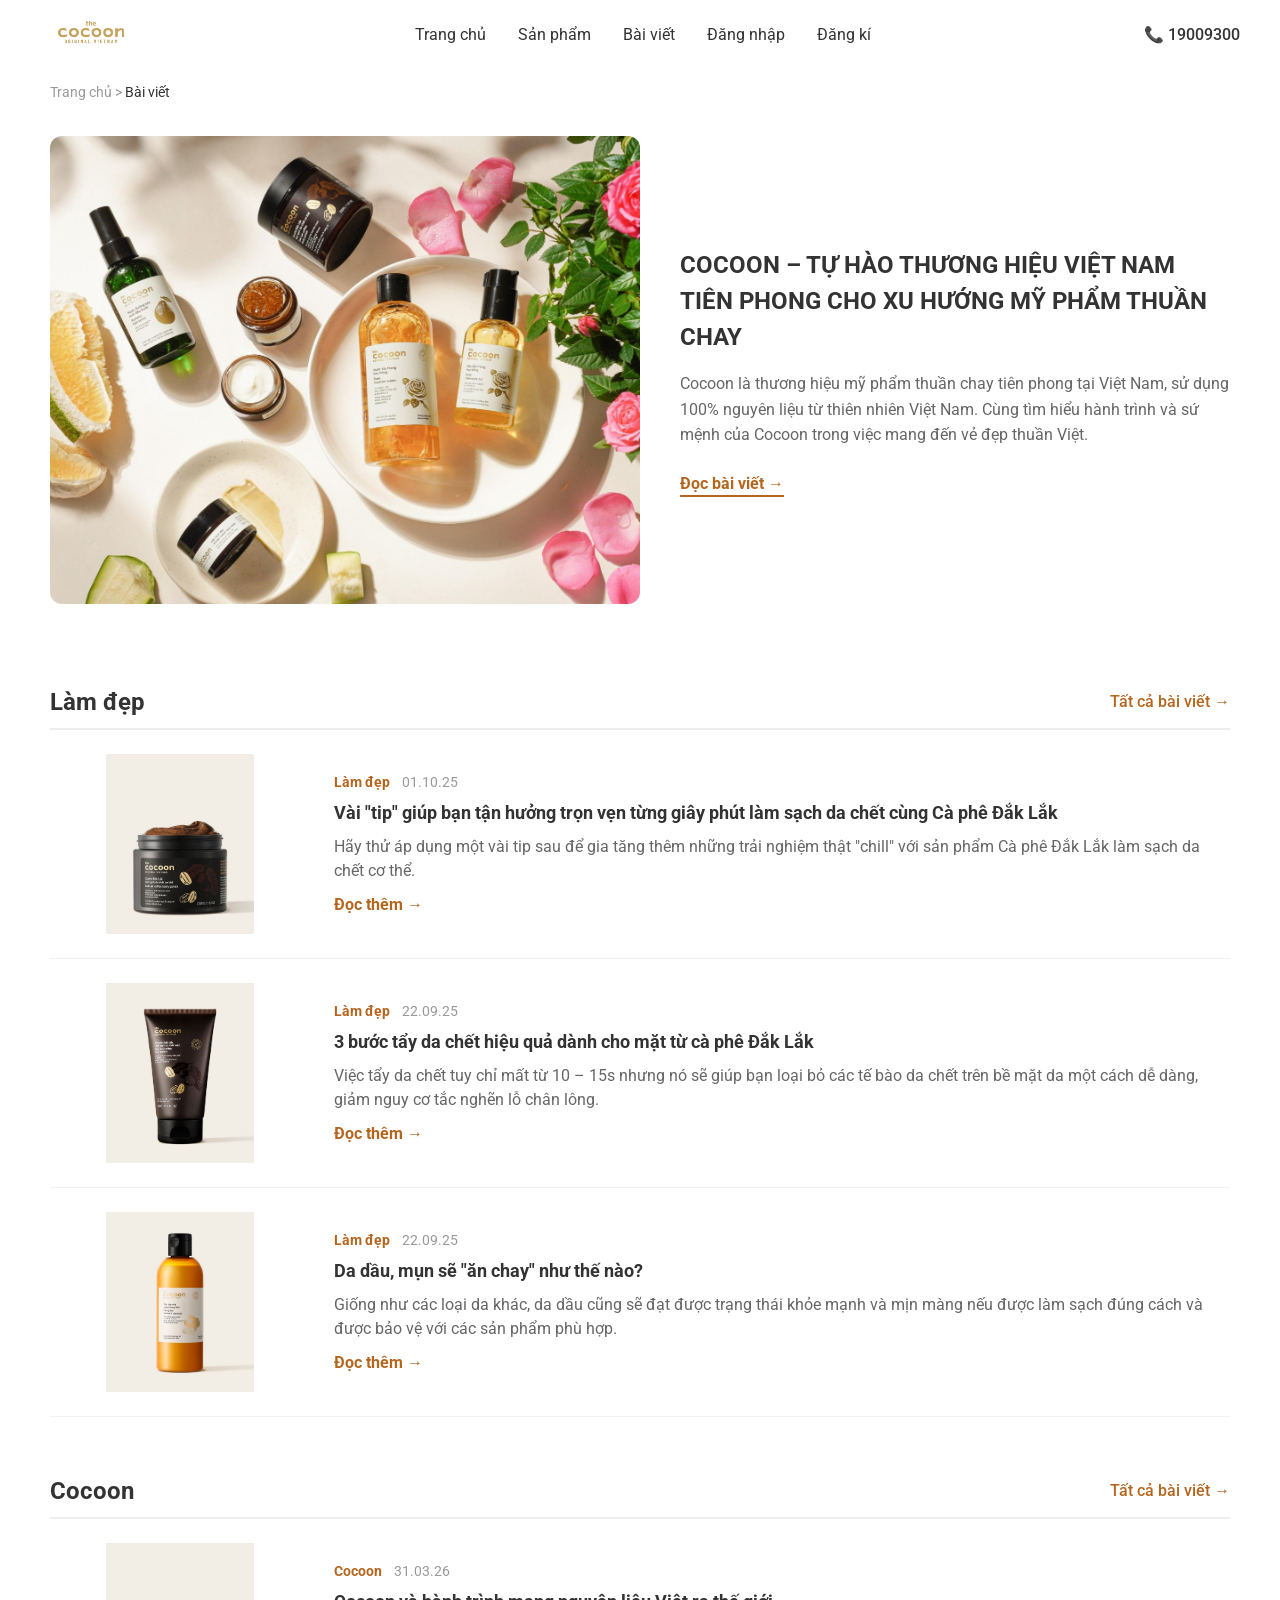
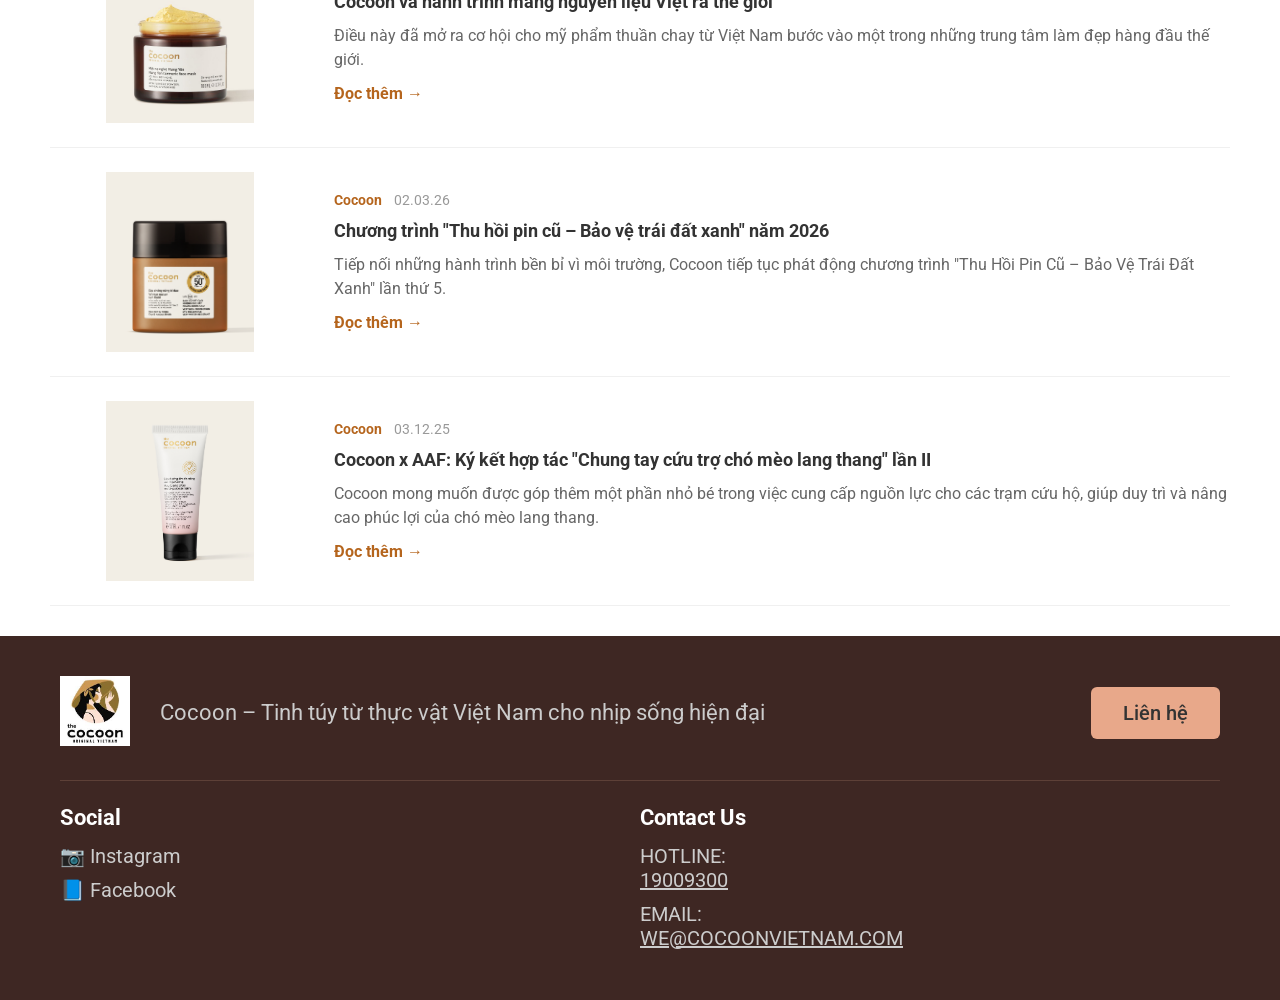
==== source/blog.html @ 94b964ee "newproject" ====
<!DOCTYPE html>
<html lang="vi">
<head>
  <meta charset="UTF-8">
  <meta name="viewport" content="width=device-width, initial-scale=1.0">
  <title>Bài viết - The Cocoon</title>
  <!-- CSS chung (header, footer) + CSS riêng trang bài viết -->
  <link rel="stylesheet" href="style.css">
  <link rel="stylesheet" href="blog.css">
  <link href="https://fonts.googleapis.com/css2?family=Playfair+Display:ital,wght@0,400;0,700;1,400&family=Roboto:wght@400;500;700&display=swap" rel="stylesheet">
</head>
<body>

  <!-- ========== HEADER (giống trang chủ) ========== -->
  <header class="header">
    <div class="logo">
      <img src="../media/coconutlogo1.png" alt="The Cocoon">
    </div>
    <nav class="nav">
      <a href="index.html">Trang chủ</a>
      <a href="product.html">Sản phẩm</a>
      <a href="blog.html">Bài viết</a>
      <a href="login.html">Đăng nhập</a>
      <a href="register.html">Đăng kí</a>
    </nav>
    <div class="hotline">📞 19009300</div>
  </header>

  <!-- ========== BREADCRUMB: Đường dẫn điều hướng ========== -->
  <div class="breadcrumb">
    <a href="index.html">Trang chủ</a> &gt; <span>Bài viết</span>
  </div>

  <!-- ========== BÀI VIẾT NỔI BẬT: Ảnh lớn bên trái + Nội dung bên phải ========== -->
  <section class="featured-post">
    <div class="featured-img">
      <img src="../media/sanphamsumary.png" alt="Cocoon thuần chay">
    </div>
    <div class="featured-content">
      <h1>COCOON – TỰ HÀO THƯƠNG HIỆU VIỆT NAM TIÊN PHONG CHO XU HƯỚNG MỸ PHẨM THUẦN CHAY</h1>
      <p>Cocoon là thương hiệu mỹ phẩm thuần chay tiên phong tại Việt Nam, sử dụng 100% nguyên liệu từ thiên nhiên Việt Nam. Cùng tìm hiểu hành trình và sứ mệnh của Cocoon trong việc mang đến vẻ đẹp thuần Việt.</p>
      <a href="#" class="btn-read">Đọc bài viết →</a>
    </div>
  </section>

  <!-- ========== CHUYÊN MỤC: LÀM ĐẸP ========== -->
  <section class="blog-category">
    <!-- Tiêu đề chuyên mục + Link xem tất cả -->
    <div class="blog-category-header">
      <h2>Làm đẹp</h2>
      <a href="#" class="view-all">Tất cả bài viết →</a>
    </div>
    <!-- Danh sách bài viết dạng card ngang -->
    <div class="blog-list">

      <!-- Bài viết 1 -->
      <article class="blog-card">
        <img src="../media/cafedaklak.png" alt="Cà phê Đắk Lắk">
        <div class="blog-card-body">
          <div class="blog-meta">
            <span class="blog-tag">Làm đẹp</span>
            <span class="blog-date">01.10.25</span>
          </div>
          <h3>Vài "tip" giúp bạn tận hưởng trọn vẹn từng giây phút làm sạch da chết cùng Cà phê Đắk Lắk</h3>
          <p>Hãy thử áp dụng một vài tip sau để gia tăng thêm những trải nghiệm thật "chill" với sản phẩm Cà phê Đắk Lắk làm sạch da chết cơ thể.</p>
          <a href="#" class="read-more">Đọc thêm →</a>
        </div>
      </article>

      <!-- Bài viết 2 -->
      <article class="blog-card">
        <img src="../media/taydachetcafe.png" alt="Tẩy da chết cà phê">
        <div class="blog-card-body">
          <div class="blog-meta">
            <span class="blog-tag">Làm đẹp</span>
            <span class="blog-date">22.09.25</span>
          </div>
          <h3>3 bước tẩy da chết hiệu quả dành cho mặt từ cà phê Đắk Lắk</h3>
          <p>Việc tẩy da chết tuy chỉ mất từ 10 – 15s nhưng nó sẽ giúp bạn loại bỏ các tế bào da chết trên bề mặt da một cách dễ dàng, giảm nguy cơ tắc nghẽn lỗ chân lông.</p>
          <a href="#" class="read-more">Đọc thêm →</a>
        </div>
      </article>

      <!-- Bài viết 3 -->
      <article class="blog-card">
        <img src="../media/srmnghe.png" alt="Sữa rửa mặt nghệ">
        <div class="blog-card-body">
          <div class="blog-meta">
            <span class="blog-tag">Làm đẹp</span>
            <span class="blog-date">22.09.25</span>
          </div>
          <h3>Da dầu, mụn sẽ "ăn chay" như thế nào?</h3>
          <p>Giống như các loại da khác, da dầu cũng sẽ đạt được trạng thái khỏe mạnh và mịn màng nếu được làm sạch đúng cách và được bảo vệ với các sản phẩm phù hợp.</p>
          <a href="#" class="read-more">Đọc thêm →</a>
        </div>
      </article>

    </div>
  </section>

  <!-- ========== CHUYÊN MỤC: COCOON (tin tức thương hiệu) ========== -->
  <section class="blog-category">
    <div class="blog-category-header">
      <h2>Cocoon</h2>
      <a href="#" class="view-all">Tất cả bài viết →</a>
    </div>
    <div class="blog-list">

      <!-- Bài viết 1 -->
      <article class="blog-card">
        <img src="../media/matna.png" alt="Mặt nạ nghệ Hưng Yên">
        <div class="blog-card-body">
          <div class="blog-meta">
            <span class="blog-tag">Cocoon</span>
            <span class="blog-date">31.03.26</span>
          </div>
          <h3>Cocoon và hành trình mang nguyên liệu Việt ra thế giới</h3>
          <p>Điều này đã mở ra cơ hội cho mỹ phẩm thuần chay từ Việt Nam bước vào một trong những trung tâm làm đẹp hàng đầu thế giới.</p>
          <a href="#" class="read-more">Đọc thêm →</a>
        </div>
      </article>

      <!-- Bài viết 2 -->
      <article class="blog-card">
        <img src="../media/suachongnang.png" alt="Sữa chống nắng bí đao">
        <div class="blog-card-body">
          <div class="blog-meta">
            <span class="blog-tag">Cocoon</span>
            <span class="blog-date">02.03.26</span>
          </div>
          <h3>Chương trình "Thu hồi pin cũ – Bảo vệ trái đất xanh" năm 2026</h3>
          <p>Tiếp nối những hành trình bền bỉ vì môi trường, Cocoon tiếp tục phát động chương trình "Thu Hồi Pin Cũ – Bảo Vệ Trái Đất Xanh" lần thứ 5.</p>
          <a href="#" class="read-more">Đọc thêm →</a>
        </div>
      </article>

      <!-- Bài viết 3 -->
      <article class="blog-card">
        <img src="../media/sapduongam.png" alt="Sáp dưỡng ẩm">
        <div class="blog-card-body">
          <div class="blog-meta">
            <span class="blog-tag">Cocoon</span>
            <span class="blog-date">03.12.25</span>
          </div>
          <h3>Cocoon x AAF: Ký kết hợp tác "Chung tay cứu trợ chó mèo lang thang" lần II</h3>
          <p>Cocoon mong muốn được góp thêm một phần nhỏ bé trong việc cung cấp nguồn lực cho các trạm cứu hộ, giúp duy trì và nâng cao phúc lợi của chó mèo lang thang.</p>
          <a href="#" class="read-more">Đọc thêm →</a>
        </div>
      </article>

    </div>
  </section>

  <!-- ========== FOOTER (giống trang chủ) ========== -->
  <footer class="footer">
    <div class="footer-top">
      <div class="footer-logo">
        <img src="../media/coconutlogo.png" alt="The Cocoon">
      </div>
      <p class="footer-desc">Cocoon – Tinh túy từ thực vật Việt Nam cho nhịp sống hiện đại</p>
      <a href="#" class="btn-contact">Liên hệ</a>
    </div>
    <div class="footer-bottom">
      <div class="footer-col">
        <p class="social-title">Social</p>
        <a href="#">📷 Instagram</a>
        <a href="#">📘 Facebook</a>
      </div>
      <div class="footer-col">
        <p class="social-title">Contact Us</p>
        <p class="footer-contact">HOTLINE: <a href="tel:19009300">19009300</a></p>
        <p class="footer-contact">EMAIL: <a href="mailto:WE@COCOONVIETNAM.COM">WE@COCOONVIETNAM.COM</a></p>
      </div>
    </div>
  </footer>

</body>
</html>
---- source/style.css ----
/* ===== RESET: Xóa margin/padding mặc định của trình duyệt ===== */
* {
  margin: 0;
  padding: 0;
  box-sizing: border-box;
}

/* ===== BODY: Font chữ và màu nền chung cho toàn trang ===== */
body {
  font-family: 'Roboto', 'Segoe UI', Arial, sans-serif;
  color: #333;
  background: #fff;
  font-size: 18px;
}

/* Bỏ gạch chân cho tất cả link */
a {
  text-decoration: none;
  color: inherit;
}

/* ===== HEADER: Thanh điều hướng trên cùng ===== */
.header {
  display: flex;              /* Dàn ngang: logo | nav | hotline */
  align-items: center;
  justify-content: space-between;
  padding: 12px 40px;
  background: #fff;
}

/* Logo nhỏ trên header */
.logo img {
  height: 40px;
}

/* Menu điều hướng */
.nav {
  display: flex;
  gap: 32px;                  /* Khoảng cách giữa các link */
}

.nav a {
  font-size: 16px;
  color: #333;
}

/* Đổi màu khi hover vào link */
.nav a:hover {
  color: #b5651d;
}

/* Số hotline bên phải */
.hotline {
  font-size: 16px;
  font-weight: 500;
}

/* ===== HERO: Banner chính trang chủ ===== */
.hero {
  display: flex;              /* Dàn ngang: text trái | ảnh phải */
  align-items: center;
  background: linear-gradient(135deg, #fdf6f0 0%, #f5e6da 100%); /* Nền gradient ấm */
  min-height: 400px;
  position: relative;         /* Để định vị student-id */
  overflow: hidden;           /* Cắt phần ảnh tràn ra ngoài */
}

/* Phần text slogan bên trái, chiếm 40% */
.hero-text {
  flex: 0 0 40%;
  padding: 40px 50px;
}

.hero-text h1 {
  font-size: 28px;
  font-weight: 700;
  line-height: 1.5;
  color: #333;
}

/* Phần ảnh bên phải, đẩy sát mép phải */
.hero-image {
  flex: 1;
  display: flex;
  justify-content: flex-end;
  overflow: hidden;
}

/* Ảnh sản phẩm lớn, tràn ra mép phải */
.hero-image img {
  width: 750px;
  height: auto;
  object-fit: contain;
  margin-right: -40px;        /* Đẩy ảnh ra ngoài mép */
}

/* Mã số sinh viên góc phải dưới banner */
.student-id {
  position: absolute;
  bottom: 12px;
  right: 20px;
  font-size: 22px;
  font-weight: 700;
  color: #666;
}

/* ===== PRODUCTS: Danh mục + Sản phẩm nổi bật ===== */
.products {
  padding: 40px 50px;
}

/* Tiêu đề "Danh mục sản phẩm" */
.products h2 {
  font-size: 22px;
  font-weight: 700;
  margin-bottom: 24px;
  color: #333;
}

.products h2 .leaf {
  font-size: 16px;
}

/* Layout 2 cột: danh mục trái + sản phẩm phải */
.products-content {
  display: flex;
  gap: 40px;
}

/* Danh mục bên trái, chiều rộng cố định */
.category-list {
  flex: 0 0 180px;
  list-style: none;
}

.category-list li {
  padding: 10px 0;
  font-size: 16px;
  color: #333;
  cursor: pointer;
  border-bottom: 1px solid transparent;
}

.category-list li:hover {
  color: #b5651d;
}

/* Phần sản phẩm nổi bật bên phải */
.product-cards {
  flex: 1;
}

/* Tiêu đề "Sản phẩm nổi bật" */
.product-cards-title {
  font-size: 22px;
  font-weight: 600;
  font-style: italic;
  margin-bottom: 20px;
  text-align: center;
  color: #5a7a5a;
}

/* 3 card sản phẩm dàn ngang */
.product-cards-list {
  display: flex;
  gap: 30px;
}

/* Mỗi card sản phẩm chiếm đều nhau */
.product-card {
  flex: 1;
  text-align: center;
}

/* Ảnh sản phẩm */
.product-card img {
  width: 100%;
  height: 380px;
  object-fit: contain;        /* Hiển thị trọn ảnh, không bị cắt */
}

/* Tên sản phẩm */
.product-name {
  font-size: 18px;
  margin-top: 16px;
  line-height: 1.4;
  color: #333;
}

/* Giá sản phẩm (in đậm) */
.product-price {
  font-weight: 700;
  font-size: 20px;
  margin-top: 8px;
  color: #333;
}

/* ===== SLOGAN: Câu trích dẫn + Icon giá trị ===== */
.slogan {
  text-align: center;
  padding: 60px 20px 70px;
  background: #fff;
}

/* Câu trích dẫn italic, font Playfair Display */
.quote {
  font-family: 'Playfair Display', Georgia, serif;
  font-size: 42px;
  font-style: italic;
  color: #c9a227;            /* Màu vàng gold */
  margin-bottom: 20px;
}

/* Nguồn trích dẫn */
.source {
  font-size: 26px;
  font-weight: 700;
  color: #333;
  letter-spacing: 2px;
  margin-bottom: 50px;
}

/* 3 icon giá trị dàn ngang */
.icons {
  display: flex;
  justify-content: center;
  align-items: flex-start;
  gap: 150px;
}

/* Mỗi icon + text mô tả */
.icon-item {
  text-align: center;
  max-width: 220px;
}

.icon-item p {
  font-size: 26px;
  font-weight: 500;
  margin-top: 18px;
  color: #333;
  line-height: 1.4;
}

/* Ảnh icon */
.icon-img {
  width: 120px;
  height: 120px;
  object-fit: contain;
}

/* ===== VOUCHER: Ảnh banner khuyến mãi full width ===== */
.voucher {
  text-align: center;
}

.voucher-img {
  width: 100%;
  display: block;
}

/* Mã số sinh viên dưới voucher */
.student-id-bottom {
  text-align: right;
  padding: 8px 20px;
  font-size: 16px;
  font-weight: 700;
  color: #333;
}

/* ===== FOOTER: Phần cuối trang ===== */
.footer {
  background: #3e2723;       /* Nền nâu đậm */
  color: #fff;
  padding: 40px 60px;
}

/* Phần trên footer: logo + mô tả + nút liên hệ */
.footer-top {
  display: flex;
  align-items: center;
  gap: 30px;
  margin-bottom: 30px;
}

/* Logo lớn ở footer */
.footer-logo img {
  height: 70px;
}

/* Mô tả thương hiệu */
.footer-desc {
  flex: 1;
  font-size: 22px;
  color: #ccc;
}

/* Nút "Liên hệ" */
.btn-contact {
  background: #e8a88a;       /* Màu cam nhạt */
  color: #333;
  padding: 14px 32px;
  border-radius: 6px;
  font-size: 20px;
  font-weight: 500;
}

.btn-contact:hover {
  background: #d4967a;
}

/* Phần dưới footer: 2 cột Social + Contact */
.footer-bottom {
  border-top: 1px solid #5d4037;
  padding-top: 24px;
  display: flex;
  justify-content: space-between;
}

.footer-col {
  flex: 1;
}

/* Thông tin liên hệ */
.footer-contact {
  font-size: 20px;
  color: #ccc;
  margin-bottom: 10px;
}

.footer-contact a {
  color: #ccc;
  text-decoration: underline;
}

.footer-contact a:hover {
  color: #fff;
}

/* Tiêu đề cột (Social, Contact Us) */
.social-title {
  font-weight: 700;
  margin-bottom: 14px;
  font-size: 22px;
}

/* Link mạng xã hội */
.footer-bottom a {
  display: block;
  font-size: 20px;
  color: #ccc;
  margin-bottom: 10px;
}

.footer-bottom a:hover {
  color: #fff;
}

/* ===== RESPONSIVE: Tương thích màn hình nhỏ ===== */

/* Tablet: <= 992px */
@media (max-width: 992px) {
  .hero {
    flex-direction: column;   /* Chuyển hero thành dọc */
    text-align: center;
  }
  
  .hero-text {
    flex: none;
    padding: 30px 20px;
  }
  
  .hero-image img {
    width: 100%;
    max-width: 450px;
  }
  
  .products-content {
    flex-direction: column;   /* Danh mục + sản phẩm xếp dọc */
  }
  
  .category-list {
    flex: none;
    display: flex;
    flex-wrap: wrap;
    gap: 10px;
  }
  
  .category-list li {
    background: #f5f5f5;
    padding: 8px 16px;
    border-radius: 20px;
  }
  
  .product-cards {
    justify-content: center;
  }
}

/* Mobile: <= 768px */
@media (max-width: 768px) {
  .header {
    flex-wrap: wrap;
    gap: 12px;
    padding: 12px 20px;
  }
  
  .nav {
    order: 3;
    width: 100%;
    justify-content: center;
    gap: 16px;
  }
  
  .products {
    padding: 30px 20px;
  }
  
  .icons {
    gap: 50px;
  }
  
  .footer-top {
    flex-direction: column;
    text-align: center;
  }
}

/* Mobile nhỏ: <= 480px */
@media (max-width: 480px) {
  .hero-text h1 {
    font-size: 18px;
  }
  
  .product-cards {
    flex-direction: column;
    align-items: center;
  }
  
  .icons {
    gap: 30px;
  }
  
  .icon-img {
    width: 45px;
    height: 45px;
  }
}
---- source/blog.css ----
/* ===== TRANG BÀI VIẾT ===== */

/* ===== BREADCRUMB: Đường dẫn điều hướng (Trang chủ > Bài viết) ===== */
.breadcrumb {
  padding: 16px 50px;
  font-size: 14px;
  color: #999;
}

.breadcrumb a {
  color: #999;
}

.breadcrumb a:hover {
  color: #b5651d;
}

/* Trang hiện tại (không phải link) */
.breadcrumb span {
  color: #333;
}

/* ===== BÀI VIẾT NỔI BẬT: Layout 2 cột (ảnh trái + nội dung phải) ===== */
.featured-post {
  display: flex;
  align-items: center;
  gap: 40px;
  padding: 20px 50px 50px;
}

/* Ảnh bài viết nổi bật, chiếm 50% */
.featured-img {
  flex: 0 0 50%;
}

.featured-img img {
  width: 100%;
  border-radius: 12px;
  object-fit: cover;
}

/* Nội dung bài viết nổi bật */
.featured-content {
  flex: 1;
}

.featured-content h1 {
  font-size: 24px;
  font-weight: 700;
  line-height: 1.5;
  color: #333;
  margin-bottom: 16px;
}

.featured-content p {
  font-size: 16px;
  color: #666;
  line-height: 1.6;
  margin-bottom: 24px;
}

/* Nút "Đọc bài viết" có gạch chân */
.btn-read {
  display: inline-block;
  font-size: 16px;
  font-weight: 700;
  color: #b5651d;
  border-bottom: 2px solid #b5651d;
  padding-bottom: 2px;
}

.btn-read:hover {
  color: #8b4513;
  border-color: #8b4513;
}

/* ===== CHUYÊN MỤC BÀI VIẾT (Làm đẹp, Cocoon) ===== */
.blog-category {
  padding: 30px 50px;
}

/* Header chuyên mục: tiêu đề trái + "Tất cả bài viết" phải */
.blog-category-header {
  display: flex;
  justify-content: space-between;
  align-items: center;
  margin-bottom: 24px;
  border-bottom: 2px solid #eee;
  padding-bottom: 12px;
}

.blog-category-header h2 {
  font-size: 24px;
  font-weight: 700;
  color: #333;
}

/* Link "Tất cả bài viết" */
.view-all {
  font-size: 16px;
  color: #b5651d;
  font-weight: 500;
}

.view-all:hover {
  color: #8b4513;
}

/* ===== DANH SÁCH BÀI VIẾT: Các card xếp dọc ===== */
.blog-list {
  display: flex;
  flex-direction: column;
  gap: 24px;
}

/* Mỗi bài viết: ảnh trái + nội dung phải */
.blog-card {
  display: flex;
  gap: 24px;
  padding-bottom: 24px;
  border-bottom: 1px solid #f0f0f0;  /* Đường kẻ phân cách */
}

/* Ảnh thumbnail bài viết */
.blog-card img {
  width: 260px;
  height: 180px;
  object-fit: contain;
  border-radius: 8px;
  flex-shrink: 0;             /* Không co lại khi thiếu chỗ */
}

/* Nội dung bài viết */
.blog-card-body {
  display: flex;
  flex-direction: column;
  justify-content: center;
}

/* Tag + Ngày đăng */
.blog-meta {
  display: flex;
  align-items: center;
  gap: 12px;
  margin-bottom: 10px;
}

/* Tag chuyên mục (VD: "Làm đẹp") */
.blog-tag {
  font-size: 14px;
  font-weight: 700;
  color: #b5651d;
}

/* Ngày đăng bài */
.blog-date {
  font-size: 14px;
  color: #999;
}

/* Tiêu đề bài viết */
.blog-card-body h3 {
  font-size: 18px;
  font-weight: 700;
  line-height: 1.4;
  color: #333;
  margin-bottom: 10px;
}

/* Mô tả ngắn */
.blog-card-body p {
  font-size: 16px;
  color: #666;
  line-height: 1.5;
  margin-bottom: 12px;
}

/* Link "Đọc thêm" */
.read-more {
  font-size: 16px;
  font-weight: 700;
  color: #b5651d;
}

.read-more:hover {
  color: #8b4513;
}
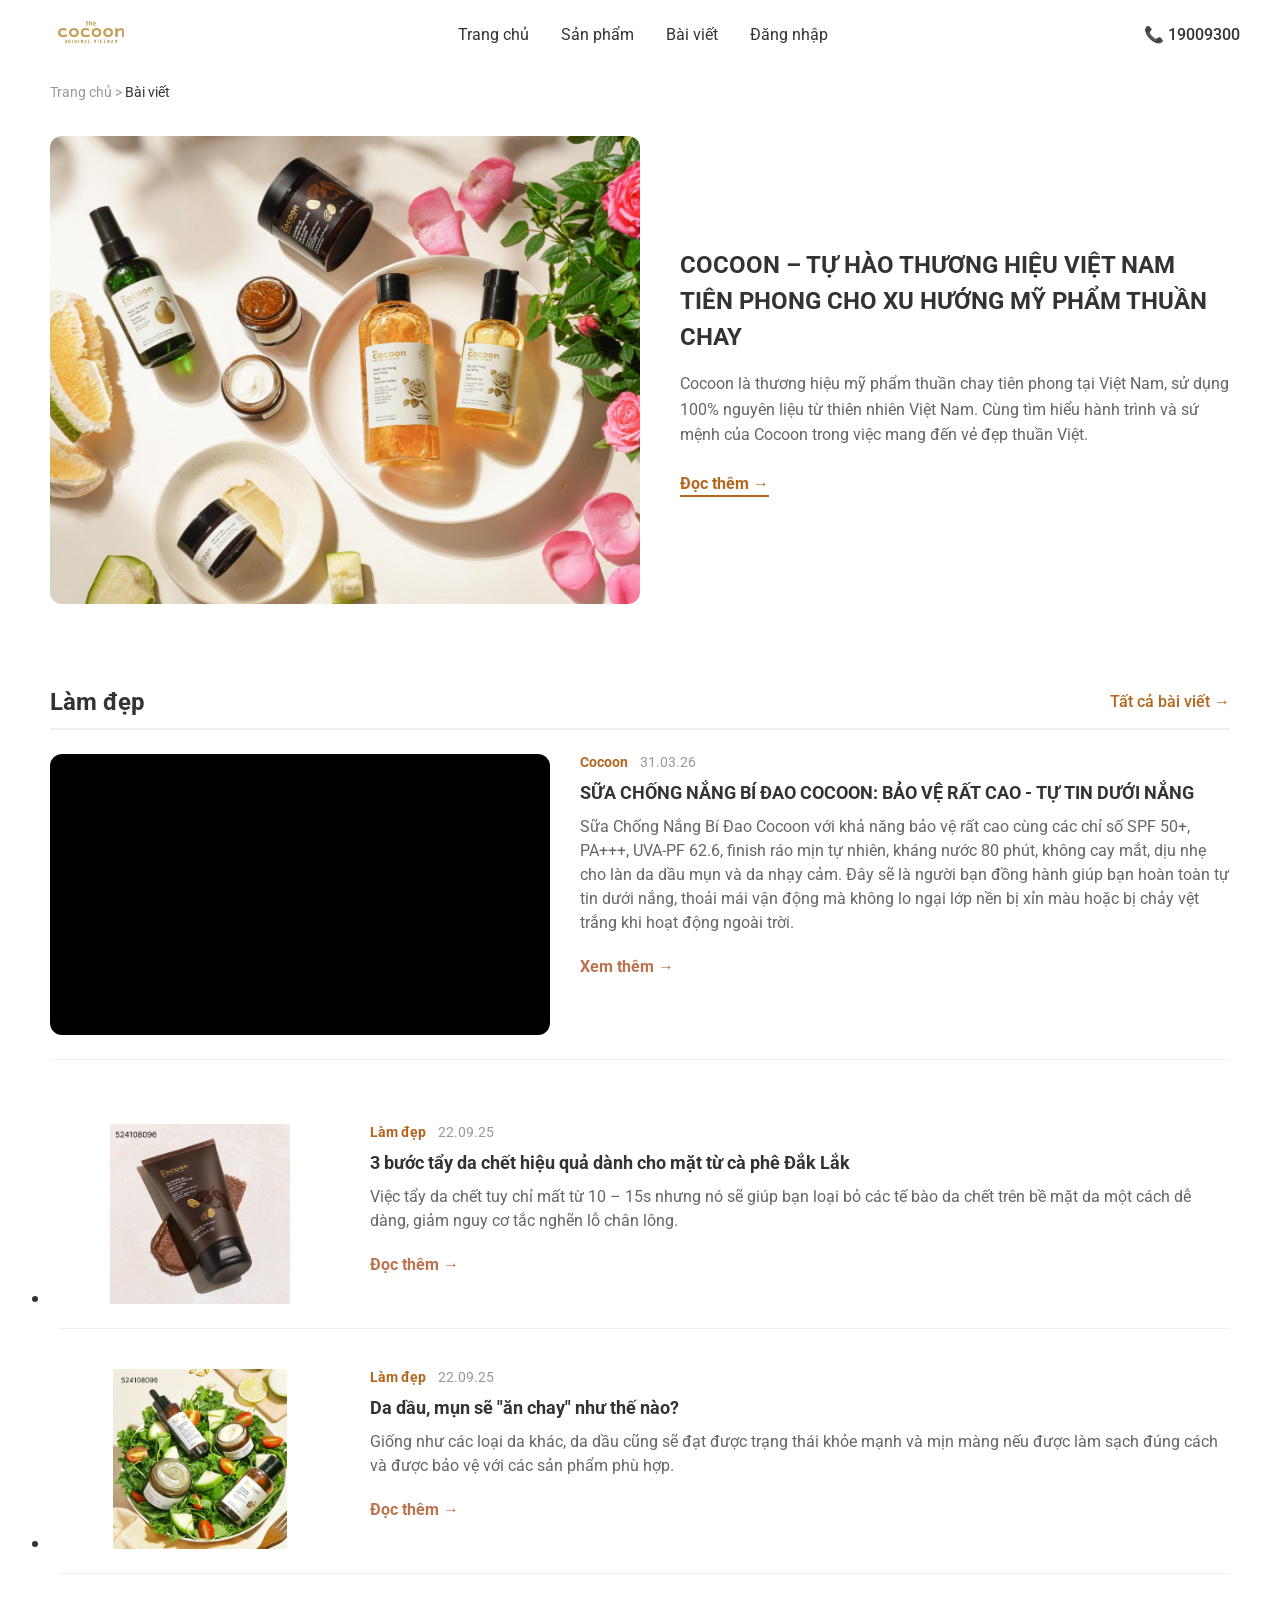
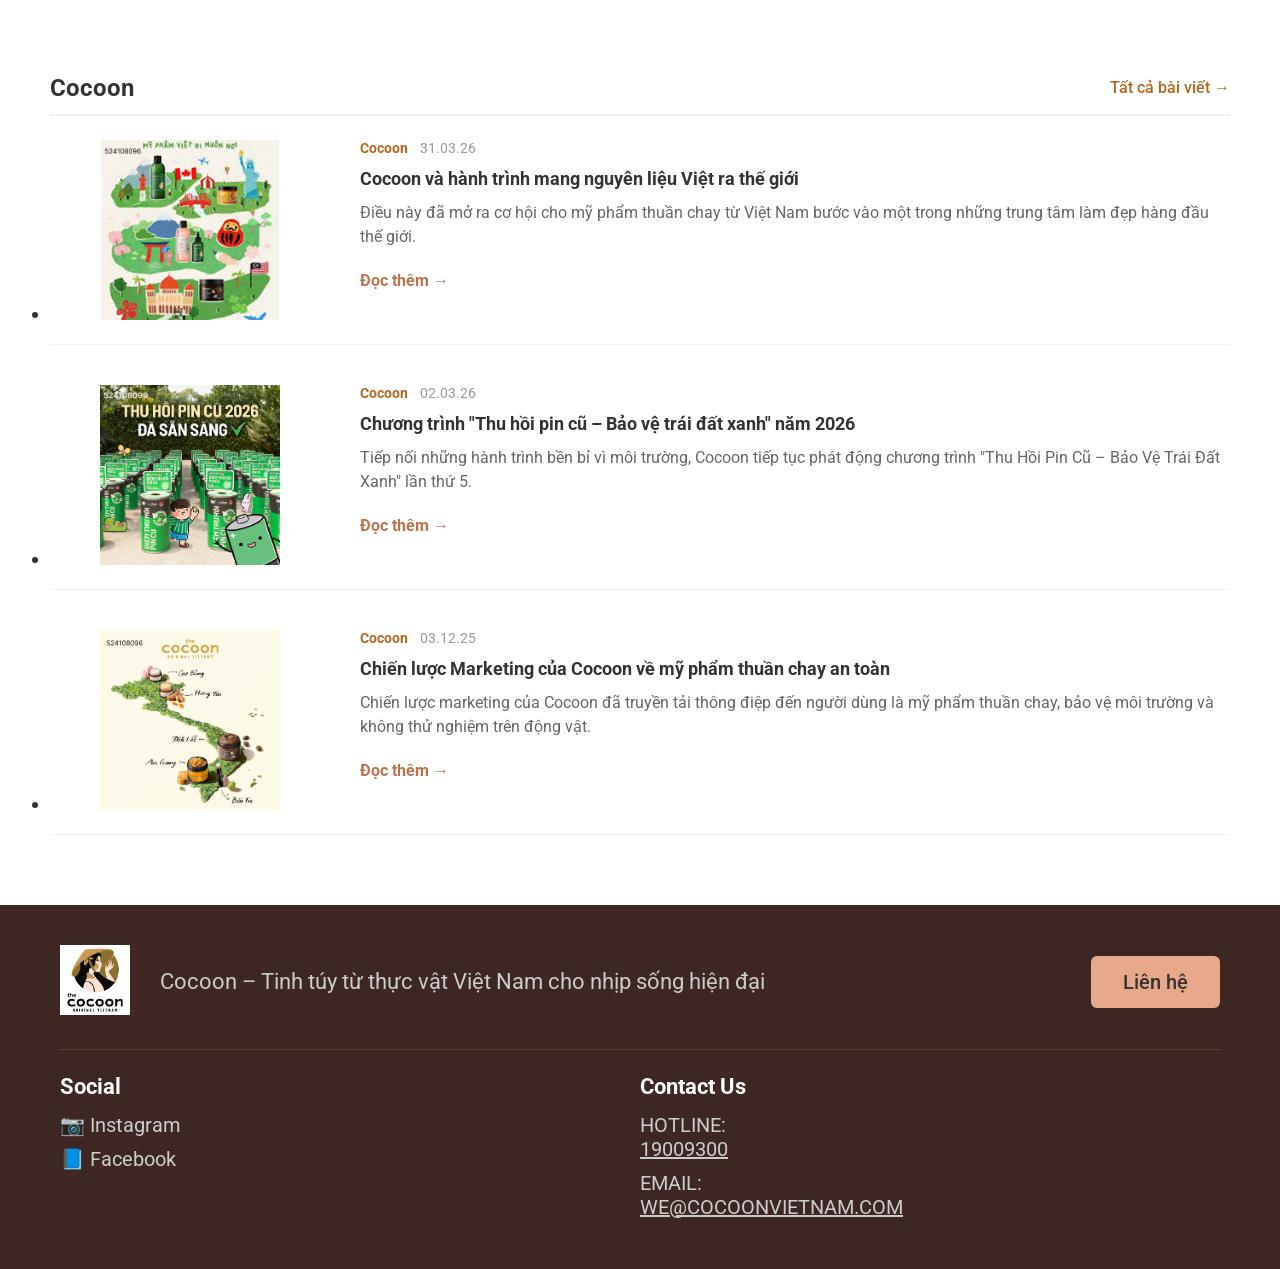
==== commit 4422f49a: "Cap nhat code" ====
--- a/source/blog.html
+++ b/source/blog.html
@@ -8,6 +8,7 @@
   <link rel="stylesheet" href="style.css">
   <link rel="stylesheet" href="blog.css">
   <link href="https://fonts.googleapis.com/css2?family=Playfair+Display:ital,wght@0,400;0,700;1,400&family=Roboto:wght@400;500;700&display=swap" rel="stylesheet">
+   <link rel="icon" type="image/png" href="../media/coconutlogo.png">
 </head>
 <body>
 
@@ -21,7 +22,7 @@
       <a href="product.html">Sản phẩm</a>
       <a href="blog.html">Bài viết</a>
       <a href="login.html">Đăng nhập</a>
-      <a href="register.html">Đăng kí</a>
+     
     </nav>
     <div class="hotline">📞 19009300</div>
   </header>
@@ -39,7 +40,7 @@
     <div class="featured-content">
       <h1>COCOON – TỰ HÀO THƯƠNG HIỆU VIỆT NAM TIÊN PHONG CHO XU HƯỚNG MỸ PHẨM THUẦN CHAY</h1>
       <p>Cocoon là thương hiệu mỹ phẩm thuần chay tiên phong tại Việt Nam, sử dụng 100% nguyên liệu từ thiên nhiên Việt Nam. Cùng tìm hiểu hành trình và sứ mệnh của Cocoon trong việc mang đến vẻ đẹp thuần Việt.</p>
-      <a href="#" class="btn-read">Đọc bài viết →</a>
+      <a href="https://cocoonvietnam.com/" class="btn-read" target="_blank">Đọc thêm →</a>
     </div>
   </section>
 
@@ -54,22 +55,34 @@
     <div class="blog-list">
 
       <!-- Bài viết 1 -->
+     <article class="blog-card">
+    <div class="video-frame">
+        <iframe 
+            src="https://www.youtube.com/embed/rH86s5h8yQs" 
+            title="Cocoon Official Video"
+            frameborder="0"
+            allow="accelerometer; autoplay; clipboard-write; encrypted-media; gyroscope; picture-in-picture" 
+            allowfullscreen>
+        </iframe>
+    </div>
+    
+    <div class="blog-card-body">
+        <div class="blog-meta">
+            <span class="blog-tag">Cocoon</span>
+            <span class="blog-date">31.03.26</span>
+        </div>
+        <h3 class="blog-title">SỮA CHỐNG NẮNG BÍ ĐAO COCOON: BẢO VỆ RẤT CAO - TỰ TIN DƯỚI NẮNG</h3>
+        <p>Sữa Chống Nắng Bí Đao Cocoon với khả năng bảo vệ rất cao cùng các chỉ số SPF 50+, PA+++, UVA-PF 62.6, finish ráo mịn tự nhiên, kháng nước 80 phút, không cay mắt, dịu nhẹ cho làn da dầu mụn và da nhạy cảm. Đây sẽ là người bạn đồng hành giúp bạn hoàn toàn tự tin dưới nắng,
+           thoải mái vận động mà không lo ngại lớp nền bị xỉn màu hoặc bị chảy vệt trắng khi hoạt động ngoài trời.</p>
+        <a href="#" class="read-more">Xem thêm →</a>
+    </div>
+</article>
+      <!-- Bài viết 2 -->
+       <div class="blog-list">
+    <ul class="blog-ul">
+       <li class="blog-li">
       <article class="blog-card">
-        <img src="../media/cafedaklak.png" alt="Cà phê Đắk Lắk">
-        <div class="blog-card-body">
-          <div class="blog-meta">
-            <span class="blog-tag">Làm đẹp</span>
-            <span class="blog-date">01.10.25</span>
-          </div>
-          <h3>Vài "tip" giúp bạn tận hưởng trọn vẹn từng giây phút làm sạch da chết cùng Cà phê Đắk Lắk</h3>
-          <p>Hãy thử áp dụng một vài tip sau để gia tăng thêm những trải nghiệm thật "chill" với sản phẩm Cà phê Đắk Lắk làm sạch da chết cơ thể.</p>
-          <a href="#" class="read-more">Đọc thêm →</a>
-        </div>
-      </article>
-
-      <!-- Bài viết 2 -->
-      <article class="blog-card">
-        <img src="../media/taydachetcafe.png" alt="Tẩy da chết cà phê">
+        <img src="../media/3buocsachdamat.png" alt="3 bước tẩy sạch da chết">
         <div class="blog-card-body">
           <div class="blog-meta">
             <span class="blog-tag">Làm đẹp</span>
@@ -80,10 +93,13 @@
           <a href="#" class="read-more">Đọc thêm →</a>
         </div>
       </article>
+    </li>
+  
 
       <!-- Bài viết 3 -->
+       <li class="blog-li">
       <article class="blog-card">
-        <img src="../media/srmnghe.png" alt="Sữa rửa mặt nghệ">
+        <img src="../media/lanhmanh.png" alt="Sảm phẩm lành mạnh">
         <div class="blog-card-body">
           <div class="blog-meta">
             <span class="blog-tag">Làm đẹp</span>
@@ -94,60 +110,68 @@
           <a href="#" class="read-more">Đọc thêm →</a>
         </div>
       </article>
-
+       </li>
+
+    </ul>
     </div>
   </section>
 
   <!-- ========== CHUYÊN MỤC: COCOON (tin tức thương hiệu) ========== -->
   <section class="blog-category">
-    <div class="blog-category-header">
-      <h2>Cocoon</h2>
-      <a href="#" class="view-all">Tất cả bài viết →</a>
-    </div>
-    <div class="blog-list">
-
-      <!-- Bài viết 1 -->
-      <article class="blog-card">
-        <img src="../media/matna.png" alt="Mặt nạ nghệ Hưng Yên">
-        <div class="blog-card-body">
-          <div class="blog-meta">
-            <span class="blog-tag">Cocoon</span>
-            <span class="blog-date">31.03.26</span>
-          </div>
-          <h3>Cocoon và hành trình mang nguyên liệu Việt ra thế giới</h3>
-          <p>Điều này đã mở ra cơ hội cho mỹ phẩm thuần chay từ Việt Nam bước vào một trong những trung tâm làm đẹp hàng đầu thế giới.</p>
-          <a href="#" class="read-more">Đọc thêm →</a>
-        </div>
-      </article>
-
-      <!-- Bài viết 2 -->
-      <article class="blog-card">
-        <img src="../media/suachongnang.png" alt="Sữa chống nắng bí đao">
-        <div class="blog-card-body">
-          <div class="blog-meta">
-            <span class="blog-tag">Cocoon</span>
-            <span class="blog-date">02.03.26</span>
-          </div>
-          <h3>Chương trình "Thu hồi pin cũ – Bảo vệ trái đất xanh" năm 2026</h3>
-          <p>Tiếp nối những hành trình bền bỉ vì môi trường, Cocoon tiếp tục phát động chương trình "Thu Hồi Pin Cũ – Bảo Vệ Trái Đất Xanh" lần thứ 5.</p>
-          <a href="#" class="read-more">Đọc thêm →</a>
-        </div>
-      </article>
-
-      <!-- Bài viết 3 -->
-      <article class="blog-card">
-        <img src="../media/sapduongam.png" alt="Sáp dưỡng ẩm">
-        <div class="blog-card-body">
-          <div class="blog-meta">
-            <span class="blog-tag">Cocoon</span>
-            <span class="blog-date">03.12.25</span>
-          </div>
-          <h3>Cocoon x AAF: Ký kết hợp tác "Chung tay cứu trợ chó mèo lang thang" lần II</h3>
-          <p>Cocoon mong muốn được góp thêm một phần nhỏ bé trong việc cung cấp nguồn lực cho các trạm cứu hộ, giúp duy trì và nâng cao phúc lợi của chó mèo lang thang.</p>
-          <a href="#" class="read-more">Đọc thêm →</a>
-        </div>
-      </article>
-
+  <div class="blog-category-header">
+    <h2>Cocoon</h2>
+    <a href="#" class="view-all">Tất cả bài viết →</a>
+  </div>
+<!--Bài viết 1-->
+  <div class="blog-list">
+    <ul class="blog-unorder-list">
+     <!--Bài viết số 1--> 
+      <li class="blog-item">
+        <article class="blog-card">
+          <img src="../media/myphammuonnoi.png" alt="Cocoon đi muôn nơi">
+          <div class="blog-card-body">
+            <div class="blog-meta">
+              <span class="blog-tag">Cocoon</span>
+              <span class="blog-date">31.03.26</span>
+            </div>
+            <h3>Cocoon và hành trình mang nguyên liệu Việt ra thế giới</h3>
+            <p>Điều này đã mở ra cơ hội cho mỹ phẩm thuần chay từ Việt Nam bước vào một trong những trung tâm làm đẹp hàng đầu thế giới.</p>
+            <a href="#" class="read-more">Đọc thêm →</a>
+          </div>
+        </article>
+      </li>
+<!--Bài viết số 2-->
+      <li class="blog-item">
+        <article class="blog-card">
+          <img src="../media/Thuhoipin.png" alt="chương trình “Thu Hồi Pin Cũ – Bảo Vệ Trái Đất Xanh">
+          <div class="blog-card-body">
+            <div class="blog-meta">
+              <span class="blog-tag">Cocoon</span>
+              <span class="blog-date">02.03.26</span>
+            </div>
+            <h3>Chương trình "Thu hồi pin cũ – Bảo vệ trái đất xanh" năm 2026</h3>
+            <p>Tiếp nối những hành trình bền bỉ vì môi trường, Cocoon tiếp tục phát động chương trình "Thu Hồi Pin Cũ – Bảo Vệ Trái Đất Xanh" lần thứ 5.</p>
+            <a href="#" class="read-more">Đọc thêm →</a>
+          </div>
+        </article>
+      </li>
+<!--Bài viết số 3-->
+      <li class="blog-item">
+        <article class="blog-card">
+          <img src="../media/dinhvithuonghieu.png" alt="Định vị thương hiệu">
+          <div class="blog-card-body">
+            <div class="blog-meta">
+              <span class="blog-tag">Cocoon</span>
+              <span class="blog-date">03.12.25</span>
+            </div>
+            <h3>Chiến lược Marketing của Cocoon về mỹ phẩm thuần chay an toàn</h3>
+            <p>Chiến lược marketing của Cocoon đã truyền tải thông điệp đến người dùng là mỹ phẩm thuần chay, bảo vệ môi trường và không thử nghiệm trên động vật.</p>
+            <a href="#" class="read-more">Đọc thêm →</a>
+          </div>
+        </article>
+      </li>
+
+    </ul>
     </div>
   </section>
 
@@ -176,3 +200,5 @@
 
 </body>
 </html>
+
+
--- a/source/style.css
+++ b/source/style.css
@@ -176,7 +176,7 @@
 .product-card img {
   width: 100%;
   height: 380px;
-  object-fit: contain;        /* Hiển thị trọn ảnh, không bị cắt */
+  object-fit: cover;        /* Hiển thị trọn ảnh, không bị cắt */
 }
 
 /* Tên sản phẩm */
--- a/source/blog.css
+++ b/source/blog.css
@@ -123,8 +123,9 @@
 
 /* Ảnh thumbnail bài viết */
 .blog-card img {
-  width: 260px;
+  width: 280px;
   height: 180px;
+  max-width: 100%;
   object-fit: contain;
   border-radius: 8px;
   flex-shrink: 0;             /* Không co lại khi thiếu chỗ */
@@ -157,6 +158,17 @@
   font-size: 14px;
   color: #999;
 }
+/* Định dạng danh sách có số */
+.blog-ol {
+    padding-left: 25px; /* Tạo khoảng trống để hiện số 1, 2 */
+    margin: 0;
+}
+
+/* Khoảng cách giữa các bài viết */
+.blog-li {
+    margin-bottom: 40px;
+    padding-left: 10px; /* Khoảng cách từ con số đến nội dung bài viết */
+}
 
 /* Tiêu đề bài viết */
 .blog-card-body h3 {
@@ -185,3 +197,42 @@
 .read-more:hover {
   color: #8b4513;
 }
+/* Bố cục bài viết nằm ngang */
+.blog-card {
+    display: flex;
+    gap: 30px;
+    align-items: flex-start;
+    margin-bottom: 40px;
+}
+
+/* Định dạng khung video chuẩn 16:9 */
+.video-frame {
+    flex: 0 0 500px;     /* Độ rộng video cố định 500px */
+    aspect-ratio: 16 / 9;
+    border-radius: 12px;
+    overflow: hidden;
+    background: #000;
+}
+
+.video-frame iframe {
+    width: 100%;
+    height: 100%;
+    border: none;
+}
+
+/* Nội dung chữ bên phải */
+.blog-card-body {
+    flex: 1;
+}
+
+.read-more {
+    color: #bc724b;
+    text-decoration: none;
+    font-weight: bold;
+    display: inline-block;
+    margin-top: 10px;
+}
+
+
+
+
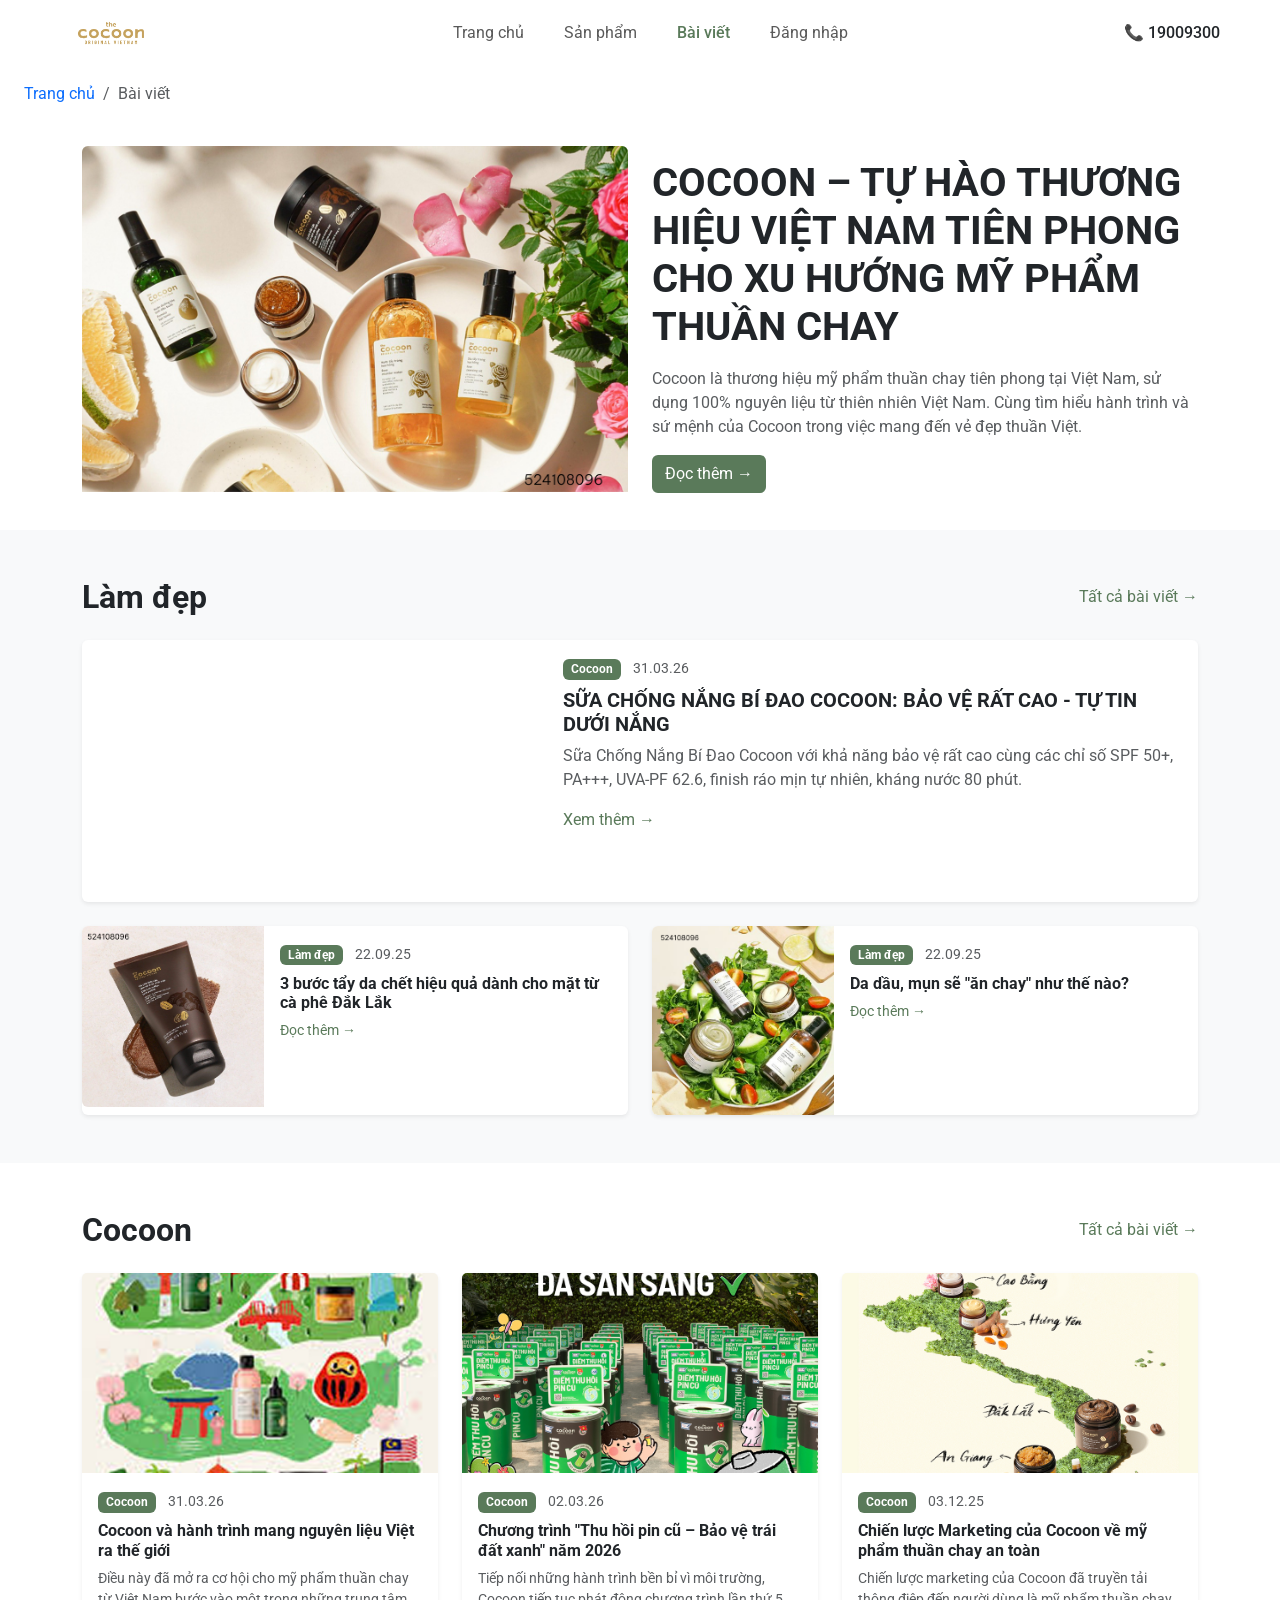
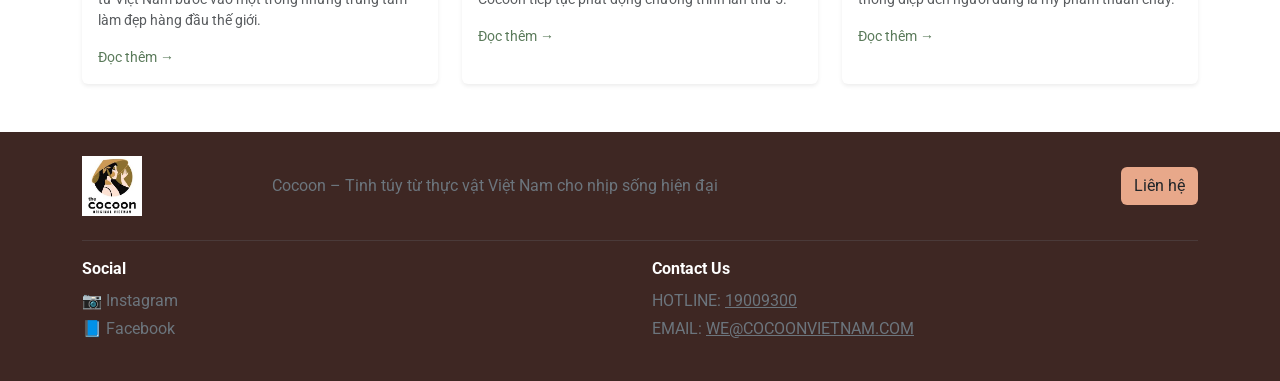
==== commit 6ec75110: "Cap nhat" ====
--- a/source/blog.html
+++ b/source/blog.html
@@ -1,204 +1,225 @@
-<!DOCTYPE html>
+<!DOCTYPE html
 <html lang="vi">
 <head>
   <meta charset="UTF-8">
   <meta name="viewport" content="width=device-width, initial-scale=1.0">
   <title>Bài viết - The Cocoon</title>
-  <!-- CSS chung (header, footer) + CSS riêng trang bài viết -->
+  <link rel="icon" type="image/png" href="../media/coconutlogo.png">
+  <!-- Bootstrap CSS -->
+  <link href="https://cdn.jsdelivr.net/npm/bootstrap@5.3.3/dist/css/bootstrap.min.css" rel="stylesheet">
+  <!-- Custom CSS -->
   <link rel="stylesheet" href="style.css">
-  <link rel="stylesheet" href="blog.css">
+  <!-- Google Fonts -->
   <link href="https://fonts.googleapis.com/css2?family=Playfair+Display:ital,wght@0,400;0,700;1,400&family=Roboto:wght@400;500;700&display=swap" rel="stylesheet">
-   <link rel="icon" type="image/png" href="../media/coconutlogo.png">
 </head>
 <body>
 
-  <!-- ========== HEADER (giống trang chủ) ========== -->
-  <header class="header">
-    <div class="logo">
-      <img src="../media/coconutlogo1.png" alt="The Cocoon">
-    </div>
-    <nav class="nav">
-      <a href="index.html">Trang chủ</a>
-      <a href="product.html">Sản phẩm</a>
-      <a href="blog.html">Bài viết</a>
-      <a href="login.html">Đăng nhập</a>
-     
-    </nav>
-    <div class="hotline">📞 19009300</div>
-  </header>
-
-  <!-- ========== BREADCRUMB: Đường dẫn điều hướng ========== -->
-  <div class="breadcrumb">
-    <a href="index.html">Trang chủ</a> &gt; <span>Bài viết</span>
-  </div>
-
-  <!-- ========== BÀI VIẾT NỔI BẬT: Ảnh lớn bên trái + Nội dung bên phải ========== -->
-  <section class="featured-post">
-    <div class="featured-img">
-      <img src="../media/sanphamsumary.png" alt="Cocoon thuần chay">
-    </div>
-    <div class="featured-content">
-      <h1>COCOON – TỰ HÀO THƯƠNG HIỆU VIỆT NAM TIÊN PHONG CHO XU HƯỚNG MỸ PHẨM THUẦN CHAY</h1>
-      <p>Cocoon là thương hiệu mỹ phẩm thuần chay tiên phong tại Việt Nam, sử dụng 100% nguyên liệu từ thiên nhiên Việt Nam. Cùng tìm hiểu hành trình và sứ mệnh của Cocoon trong việc mang đến vẻ đẹp thuần Việt.</p>
-      <a href="https://cocoonvietnam.com/" class="btn-read" target="_blank">Đọc thêm →</a>
+  <!-- ========== HEADER ========== -->
+  <nav class="navbar navbar-expand-lg bg-white py-2 px-3 px-lg-5">
+    <div class="container-fluid">
+      <a class="navbar-brand" href="index.html">
+        <img src="../media/coconutlogo1.png" alt="The Cocoon" height="40">
+      </a>
+      <button class="navbar-toggler" type="button" data-bs-toggle="collapse" data-bs-target="#navbarNav">
+        <span class="navbar-toggler-icon"></span>
+      </button>
+      <div class="collapse navbar-collapse justify-content-center" id="navbarNav">
+        <ul class="navbar-nav gap-4">
+          <li class="nav-item"><a class="nav-link" href="index.html">Trang chủ</a></li>
+          <li class="nav-item"><a class="nav-link" href="product.html">Sản phẩm</a></li>
+          <li class="nav-item"><a class="nav-link active" href="blog.html">Bài viết</a></li>
+          <li class="nav-item"><a class="nav-link" href="login.html">Đăng nhập</a></li>
+        </ul>
+      </div>
+      <div class="d-none d-lg-block">
+        <span class="fw-medium">📞 19009300</span>
+      </div>
+    </div>
+  </nav>
+
+  <!-- ========== BREADCRUMB ========== -->
+  <nav aria-label="breadcrumb" class="py-3 px-4">
+    <ol class="breadcrumb mb-0">
+      <li class="breadcrumb-item"><a href="index.html" class="text-decoration-none">Trang chủ</a></li>
+      <li class="breadcrumb-item active">Bài viết</li>
+    </ol>
+  </nav>
+
+  <!-- ========== BÀI VIẾT NỔI BẬT ========== -->
+  <section class="py-4">
+    <div class="container">
+      <div class="row align-items-center g-4">
+        <div class="col-lg-6">
+          <img src="../media/banner1.png" alt="Cocoon thuần chay" class="img-fluid rounded">
+        </div>
+        <div class="col-lg-6">
+          <h1 class="fw-bold mb-3">COCOON – TỰ HÀO THƯƠNG HIỆU VIỆT NAM TIÊN PHONG CHO XU HƯỚNG MỸ PHẨM THUẦN CHAY</h1>
+          <p class="text-muted">Cocoon là thương hiệu mỹ phẩm thuần chay tiên phong tại Việt Nam, sử dụng 100% nguyên liệu từ thiên nhiên Việt Nam. Cùng tìm hiểu hành trình và sứ mệnh của Cocoon trong việc mang đến vẻ đẹp thuần Việt.</p>
+          <a href="https://cocoonvietnam.com/" class="btn text-white" style="background: #5a7a5a;" target="_blank">Đọc thêm →</a>
+        </div>
+        </div>
     </div>
   </section>
 
   <!-- ========== CHUYÊN MỤC: LÀM ĐẸP ========== -->
-  <section class="blog-category">
-    <!-- Tiêu đề chuyên mục + Link xem tất cả -->
-    <div class="blog-category-header">
-      <h2>Làm đẹp</h2>
-      <a href="#" class="view-all">Tất cả bài viết →</a>
-    </div>
-    <!-- Danh sách bài viết dạng card ngang -->
-    <div class="blog-list">
-
-      <!-- Bài viết 1 -->
-     <article class="blog-card">
-    <div class="video-frame">
-        <iframe 
-            src="https://www.youtube.com/embed/rH86s5h8yQs" 
-            title="Cocoon Official Video"
-            frameborder="0"
-            allow="accelerometer; autoplay; clipboard-write; encrypted-media; gyroscope; picture-in-picture" 
-            allowfullscreen>
-        </iframe>
-    </div>
-    
-    <div class="blog-card-body">
-        <div class="blog-meta">
-            <span class="blog-tag">Cocoon</span>
-            <span class="blog-date">31.03.26</span>
-        </div>
-        <h3 class="blog-title">SỮA CHỐNG NẮNG BÍ ĐAO COCOON: BẢO VỆ RẤT CAO - TỰ TIN DƯỚI NẮNG</h3>
-        <p>Sữa Chống Nắng Bí Đao Cocoon với khả năng bảo vệ rất cao cùng các chỉ số SPF 50+, PA+++, UVA-PF 62.6, finish ráo mịn tự nhiên, kháng nước 80 phút, không cay mắt, dịu nhẹ cho làn da dầu mụn và da nhạy cảm. Đây sẽ là người bạn đồng hành giúp bạn hoàn toàn tự tin dưới nắng,
-           thoải mái vận động mà không lo ngại lớp nền bị xỉn màu hoặc bị chảy vệt trắng khi hoạt động ngoài trời.</p>
-        <a href="#" class="read-more">Xem thêm →</a>
-    </div>
-</article>
-      <!-- Bài viết 2 -->
-       <div class="blog-list">
-    <ul class="blog-ul">
-       <li class="blog-li">
-      <article class="blog-card">
-        <img src="../media/3buocsachdamat.png" alt="3 bước tẩy sạch da chết">
-        <div class="blog-card-body">
-          <div class="blog-meta">
-            <span class="blog-tag">Làm đẹp</span>
-            <span class="blog-date">22.09.25</span>
-          </div>
-          <h3>3 bước tẩy da chết hiệu quả dành cho mặt từ cà phê Đắk Lắk</h3>
-          <p>Việc tẩy da chết tuy chỉ mất từ 10 – 15s nhưng nó sẽ giúp bạn loại bỏ các tế bào da chết trên bề mặt da một cách dễ dàng, giảm nguy cơ tắc nghẽn lỗ chân lông.</p>
-          <a href="#" class="read-more">Đọc thêm →</a>
-        </div>
-      </article>
-    </li>
-  
-
-      <!-- Bài viết 3 -->
-       <li class="blog-li">
-      <article class="blog-card">
-        <img src="../media/lanhmanh.png" alt="Sảm phẩm lành mạnh">
-        <div class="blog-card-body">
-          <div class="blog-meta">
-            <span class="blog-tag">Làm đẹp</span>
-            <span class="blog-date">22.09.25</span>
-          </div>
-          <h3>Da dầu, mụn sẽ "ăn chay" như thế nào?</h3>
-          <p>Giống như các loại da khác, da dầu cũng sẽ đạt được trạng thái khỏe mạnh và mịn màng nếu được làm sạch đúng cách và được bảo vệ với các sản phẩm phù hợp.</p>
-          <a href="#" class="read-more">Đọc thêm →</a>
-        </div>
-      </article>
-       </li>
-
-    </ul>
+  <section class="py-5 bg-light">
+    <div class="container">
+      <div class="d-flex justify-content-between align-items-center mb-4">
+        <h2 class="fw-bold mb-0">Làm đẹp</h2>
+        <a href="#" class="text-decoration-none" style="color: #5a7a5a;">Tất cả bài viết →</a>
+      </div>
+      
+      <!-- Video bài viết -->
+      <div class="card mb-4 border-0 shadow-sm">
+        <div class="row g-0">
+          <div class="col-md-5">
+            <div class="ratio ratio-16x9 h-100">
+              <iframe src="https://www.youtube.com/embed/rH86s5h8yQs" title="Cocoon Video" allowfullscreen></iframe>
+            </div>
+          </div>
+          <div class="col-md-7">
+            <div class="card-body">
+              <div class="mb-2">
+                <span class="badge" style="background: #5a7a5a;">Cocoon</span>
+                <small class="text-muted ms-2">31.03.26</small>
+              </div>
+              <h5 class="card-title fw-bold">SỮA CHỐNG NẮNG BÍ ĐAO COCOON: BẢO VỆ RẤT CAO - TỰ TIN DƯỚI NẮNG</h5>
+              <p class="card-text text-muted">Sữa Chống Nắng Bí Đao Cocoon với khả năng bảo vệ rất cao cùng các chỉ số SPF 50+, PA+++, UVA-PF 62.6, finish ráo mịn tự nhiên, kháng nước 80 phút.</p>
+              <a href="#" class="text-decoration-none" style="color: #5a7a5a;">Xem thêm →</a>
+            </div>
+          </div>
+        </div>
+      </div>
+
+      <!-- Các bài viết khác -->
+      <div class="row g-4">
+        <div class="col-md-6">
+          <div class="card h-100 border-0 shadow-sm">
+            <div class="row g-0">
+              <div class="col-4">
+                <img src="../media/3buocsachdamat.png" class="img-fluid rounded-start h-100" style="object-fit: cover;" alt="3 bước tẩy da chết">
+              </div>
+              <div class="col-8">
+                <div class="card-body">
+                  <div class="mb-2">
+                    <span class="badge" style="background: #5a7a5a;">Làm đẹp</span>
+                    <small class="text-muted ms-2">22.09.25</small>
+                  </div>
+                  <h6 class="card-title fw-bold">3 bước tẩy da chết hiệu quả dành cho mặt từ cà phê Đắk Lắk</h6>
+                  <a href="#" class="text-decoration-none small" style="color: #5a7a5a;">Đọc thêm →</a>
+                </div>
+              </div>
+            </div>
+          </div>
+        </div>
+        <div class="col-md-6">
+          <div class="card h-100 border-0 shadow-sm">
+            <div class="row g-0">
+              <div class="col-4">
+                <img src="../media/lanhmanh.png" class="img-fluid rounded-start h-100" style="object-fit: cover;" alt="Da dầu mụn">
+              </div>
+              <div class="col-8">
+                <div class="card-body">
+                  <div class="mb-2">
+                    <span class="badge" style="background: #5a7a5a;">Làm đẹp</span>
+                    <small class="text-muted ms-2">22.09.25</small>
+                  </div>
+                  <h6 class="card-title fw-bold">Da dầu, mụn sẽ "ăn chay" như thế nào?</h6>
+                  <a href="#" class="text-decoration-none small" style="color: #5a7a5a;">Đọc thêm →</a>
+                </div>
+              </div>
+            </div>
+          </div>
+        </div>
+      </div>
     </div>
   </section>
 
-  <!-- ========== CHUYÊN MỤC: COCOON (tin tức thương hiệu) ========== -->
-  <section class="blog-category">
-  <div class="blog-category-header">
-    <h2>Cocoon</h2>
-    <a href="#" class="view-all">Tất cả bài viết →</a>
-  </div>
-<!--Bài viết 1-->
-  <div class="blog-list">
-    <ul class="blog-unorder-list">
-     <!--Bài viết số 1--> 
-      <li class="blog-item">
-        <article class="blog-card">
-          <img src="../media/myphammuonnoi.png" alt="Cocoon đi muôn nơi">
-          <div class="blog-card-body">
-            <div class="blog-meta">
-              <span class="blog-tag">Cocoon</span>
-              <span class="blog-date">31.03.26</span>
-            </div>
-            <h3>Cocoon và hành trình mang nguyên liệu Việt ra thế giới</h3>
-            <p>Điều này đã mở ra cơ hội cho mỹ phẩm thuần chay từ Việt Nam bước vào một trong những trung tâm làm đẹp hàng đầu thế giới.</p>
-            <a href="#" class="read-more">Đọc thêm →</a>
-          </div>
-        </article>
-      </li>
-<!--Bài viết số 2-->
-      <li class="blog-item">
-        <article class="blog-card">
-          <img src="../media/Thuhoipin.png" alt="chương trình “Thu Hồi Pin Cũ – Bảo Vệ Trái Đất Xanh">
-          <div class="blog-card-body">
-            <div class="blog-meta">
-              <span class="blog-tag">Cocoon</span>
-              <span class="blog-date">02.03.26</span>
-            </div>
-            <h3>Chương trình "Thu hồi pin cũ – Bảo vệ trái đất xanh" năm 2026</h3>
-            <p>Tiếp nối những hành trình bền bỉ vì môi trường, Cocoon tiếp tục phát động chương trình "Thu Hồi Pin Cũ – Bảo Vệ Trái Đất Xanh" lần thứ 5.</p>
-            <a href="#" class="read-more">Đọc thêm →</a>
-          </div>
-        </article>
-      </li>
-<!--Bài viết số 3-->
-      <li class="blog-item">
-        <article class="blog-card">
-          <img src="../media/dinhvithuonghieu.png" alt="Định vị thương hiệu">
-          <div class="blog-card-body">
-            <div class="blog-meta">
-              <span class="blog-tag">Cocoon</span>
-              <span class="blog-date">03.12.25</span>
-            </div>
-            <h3>Chiến lược Marketing của Cocoon về mỹ phẩm thuần chay an toàn</h3>
-            <p>Chiến lược marketing của Cocoon đã truyền tải thông điệp đến người dùng là mỹ phẩm thuần chay, bảo vệ môi trường và không thử nghiệm trên động vật.</p>
-            <a href="#" class="read-more">Đọc thêm →</a>
-          </div>
-        </article>
-      </li>
-
-    </ul>
+  <!-- ========== CHUYÊN MỤC: COCOON ========== -->
+  <section class="py-5">
+    <div class="container">
+      <div class="d-flex justify-content-between align-items-center mb-4">
+        <h2 class="fw-bold mb-0">Cocoon</h2>
+        <a href="#" class="text-decoration-none" style="color: #5a7a5a;">Tất cả bài viết →</a>
+      </div>
+      <div class="row g-4">
+        <div class="col-md-4">
+          <div class="card h-100 border-0 shadow-sm">
+            <img src="../media/myphammuonnoi.png" class="card-img-top" style="height: 200px; object-fit: cover;" alt="Cocoon đi muôn nơi">
+            <div class="card-body">
+              <div class="mb-2">
+                <span class="badge" style="background: #5a7a5a;">Cocoon</span>
+                <small class="text-muted ms-2">31.03.26</small>
+              </div>
+              <h6 class="card-title fw-bold">Cocoon và hành trình mang nguyên liệu Việt ra thế giới</h6>
+              <p class="card-text small text-muted">Điều này đã mở ra cơ hội cho mỹ phẩm thuần chay từ Việt Nam bước vào một trong những trung tâm làm đẹp hàng đầu thế giới.</p>
+              <a href="#" class="text-decoration-none small" style="color: #5a7a5a;">Đọc thêm →</a>
+            </div>
+          </div>
+        </div>
+        <div class="col-md-4">
+          <div class="card h-100 border-0 shadow-sm">
+            <img src="../media/Thuhoipin.png" class="card-img-top" style="height: 200px; object-fit: cover;" alt="Thu hồi pin">
+            <div class="card-body">
+              <div class="mb-2">
+                <span class="badge" style="background: #5a7a5a;">Cocoon</span>
+                <small class="text-muted ms-2">02.03.26</small>
+              </div>
+              <h6 class="card-title fw-bold">Chương trình "Thu hồi pin cũ – Bảo vệ trái đất xanh" năm 2026</h6>
+              <p class="card-text small text-muted">Tiếp nối những hành trình bền bỉ vì môi trường, Cocoon tiếp tục phát động chương trình lần thứ 5.</p>
+              <a href="#" class="text-decoration-none small" style="color: #5a7a5a;">Đọc thêm →</a>
+            </div>
+          </div>
+        </div>
+        <div class="col-md-4">
+          <div class="card h-100 border-0 shadow-sm">
+            <img src="../media/dinhvithuonghieu.png" class="card-img-top" style="height: 200px; object-fit: cover;" alt="Định vị thương hiệu">
+            <div class="card-body">
+              <div class="mb-2">
+                <span class="badge" style="background: #5a7a5a;">Cocoon</span>
+                <small class="text-muted ms-2">03.12.25</small>
+              </div>
+              <h6 class="card-title fw-bold">Chiến lược Marketing của Cocoon về mỹ phẩm thuần chay an toàn</h6>
+              <p class="card-text small text-muted">Chiến lược marketing của Cocoon đã truyền tải thông điệp đến người dùng là mỹ phẩm thuần chay.</p>
+              <a href="#" class="text-decoration-none small" style="color: #5a7a5a;">Đọc thêm →</a>
+            </div>
+          </div>
+        </div>
+      </div>
     </div>
   </section>
 
-  <!-- ========== FOOTER (giống trang chủ) ========== -->
-  <footer class="footer">
-    <div class="footer-top">
-      <div class="footer-logo">
-        <img src="../media/coconutlogo.png" alt="The Cocoon">
-      </div>
-      <p class="footer-desc">Cocoon – Tinh túy từ thực vật Việt Nam cho nhịp sống hiện đại</p>
-      <a href="#" class="btn-contact">Liên hệ</a>
-    </div>
-    <div class="footer-bottom">
-      <div class="footer-col">
-        <p class="social-title">Social</p>
-        <a href="#">📷 Instagram</a>
-        <a href="#">📘 Facebook</a>
-      </div>
-      <div class="footer-col">
-        <p class="social-title">Contact Us</p>
-        <p class="footer-contact">HOTLINE: <a href="tel:19009300">19009300</a></p>
-        <p class="footer-contact">EMAIL: <a href="mailto:WE@COCOONVIETNAM.COM">WE@COCOONVIETNAM.COM</a></p>
+  <!-- ========== FOOTER ========== -->
+  <footer class="text-white py-4" style="background: #3e2723;">
+    <div class="container">
+      <div class="row align-items-center mb-4">
+        <div class="col-md-2">
+          <img src="../media/coconutlogo.png" alt="The Cocoon" height="60">
+        </div>
+        <div class="col-md-8">
+          <p class="mb-0 text-secondary">Cocoon – Tinh túy từ thực vật Việt Nam cho nhịp sống hiện đại</p>
+        </div>
+        <div class="col-md-2 text-end">
+          <a href="#" class="btn" style="background: #e8a88a;">Liên hệ</a>
+        </div>
+      </div>
+      <hr class="border-secondary">
+      <div class="row">
+        <div class="col-md-6">
+          <p class="fw-bold mb-2">Social</p>
+          <a href="#" class="text-secondary text-decoration-none d-block mb-1">📷 Instagram</a>
+          <a href="#" class="text-secondary text-decoration-none d-block">📘 Facebook</a>
+        </div>
+        <div class="col-md-6">
+          <p class="fw-bold mb-2">Contact Us</p>
+          <p class="text-secondary mb-1">HOTLINE: <a href="tel:19009300" class="text-secondary">19009300</a></p>
+          <p class="text-secondary">EMAIL: <a href="mailto:WE@COCOONVIETNAM.COM" class="text-secondary">WE@COCOONVIETNAM.COM</a></p>
+        </div>
       </div>
     </div>
   </footer>
 
+  <!-- Bootstrap JS -->
+  <script src="https://cdn.jsdelivr.net/npm/bootstrap@5.3.3/dist/js/bootstrap.bundle.min.js"></script>
 </body>
-</html>
-
-
+</html>
--- a/source/style.css
+++ b/source/style.css
@@ -1,448 +1,57 @@
-/* ===== RESET: Xóa margin/padding mặc định của trình duyệt ===== */
-* {
-  margin: 0;
-  padding: 0;
-  box-sizing: border-box;
+/* ===== CUSTOM STYLES FOR COCOON ===== */
+
+/* Font chung */
+body {
+  font-family: 'Roboto', 'Segoe UI', Arial, sans-serif;
 }
 
-/* ===== BODY: Font chữ và màu nền chung cho toàn trang ===== */
-body {
-  font-family: 'Roboto', 'Segoe UI', Arial, sans-serif;
-  color: #333;
-  background: #fff;
-  font-size: 18px;
+/* Navbar hover */
+.navbar-nav .nav-link:hover {
+  color: #5a7a5a !important;
 }
 
-/* Bỏ gạch chân cho tất cả link */
-a {
-  text-decoration: none;
-  color: inherit;
-}
-
-/* ===== HEADER: Thanh điều hướng trên cùng ===== */
-.header {
-  display: flex;              /* Dàn ngang: logo | nav | hotline */
-  align-items: center;
-  justify-content: space-between;
-  padding: 12px 40px;
-  background: #fff;
-}
-
-/* Logo nhỏ trên header */
-.logo img {
-  height: 40px;
-}
-
-/* Menu điều hướng */
-.nav {
-  display: flex;
-  gap: 32px;                  /* Khoảng cách giữa các link */
-}
-
-.nav a {
-  font-size: 16px;
-  color: #333;
-}
-
-/* Đổi màu khi hover vào link */
-.nav a:hover {
-  color: #b5651d;
-}
-
-/* Số hotline bên phải */
-.hotline {
-  font-size: 16px;
+.navbar-nav .nav-link.active {
+  color: #5a7a5a !important;
   font-weight: 500;
 }
 
-/* ===== HERO: Banner chính trang chủ ===== */
-.hero {
-  display: flex;              /* Dàn ngang: text trái | ảnh phải */
-  align-items: center;
-  background: linear-gradient(135deg, #fdf6f0 0%, #f5e6da 100%); /* Nền gradient ấm */
-  min-height: 400px;
-  position: relative;         /* Để định vị student-id */
-  overflow: hidden;           /* Cắt phần ảnh tràn ra ngoài */
-}
-
-/* Phần text slogan bên trái, chiếm 40% */
-.hero-text {
-  flex: 0 0 40%;
-  padding: 40px 50px;
-}
-
-.hero-text h1 {
-  font-size: 28px;
-  font-weight: 700;
-  line-height: 1.5;
-  color: #333;
-}
-
-/* Phần ảnh bên phải, đẩy sát mép phải */
-.hero-image {
-  flex: 1;
-  display: flex;
-  justify-content: flex-end;
-  overflow: hidden;
-}
-
-/* Ảnh sản phẩm lớn, tràn ra mép phải */
-.hero-image img {
-  width: 750px;
-  height: auto;
-  object-fit: contain;
-  margin-right: -40px;        /* Đẩy ảnh ra ngoài mép */
-}
-
-/* Mã số sinh viên góc phải dưới banner */
-.student-id {
-  position: absolute;
-  bottom: 12px;
-  right: 20px;
-  font-size: 22px;
-  font-weight: 700;
-  color: #666;
-}
-
-/* ===== PRODUCTS: Danh mục + Sản phẩm nổi bật ===== */
-.products {
-  padding: 40px 50px;
-}
-
-/* Tiêu đề "Danh mục sản phẩm" */
-.products h2 {
-  font-size: 22px;
-  font-weight: 700;
-  margin-bottom: 24px;
-  color: #333;
-}
-
-.products h2 .leaf {
-  font-size: 16px;
-}
-
-/* Layout 2 cột: danh mục trái + sản phẩm phải */
-.products-content {
-  display: flex;
-  gap: 40px;
-}
-
-/* Danh mục bên trái, chiều rộng cố định */
-.category-list {
-  flex: 0 0 180px;
-  list-style: none;
-}
-
-.category-list li {
-  padding: 10px 0;
-  font-size: 16px;
-  color: #333;
-  cursor: pointer;
-  border-bottom: 1px solid transparent;
-}
-
-.category-list li:hover {
-  color: #b5651d;
-}
-
-/* Phần sản phẩm nổi bật bên phải */
-.product-cards {
-  flex: 1;
-}
-
-/* Tiêu đề "Sản phẩm nổi bật" */
-.product-cards-title {
-  font-size: 22px;
-  font-weight: 600;
-  font-style: italic;
-  margin-bottom: 20px;
-  text-align: center;
+/* Brand color */
+.text-brand {
   color: #5a7a5a;
 }
 
-/* 3 card sản phẩm dàn ngang */
-.product-cards-list {
-  display: flex;
-  gap: 30px;
+.bg-brand {
+  background-color: #5a7a5a;
 }
 
-/* Mỗi card sản phẩm chiếm đều nhau */
-.product-card {
-  flex: 1;
-  text-align: center;
+/* Button hover */
+.btn:hover {
+  opacity: 0.9;
 }
 
-/* Ảnh sản phẩm */
-.product-card img {
-  width: 100%;
-  height: 380px;
-  object-fit: cover;        /* Hiển thị trọn ảnh, không bị cắt */
+/* Card hover effect */
+.card:hover {
+  transform: translateY(-3px);
+  transition: transform 0.3s ease;
 }
 
-/* Tên sản phẩm */
-.product-name {
-  font-size: 18px;
-  margin-top: 16px;
-  line-height: 1.4;
-  color: #333;
+/* Footer links */
+footer a:hover {
+  color: #fff !important;
 }
 
-/* Giá sản phẩm (in đậm) */
-.product-price {
-  font-weight: 700;
-  font-size: 20px;
-  margin-top: 8px;
-  color: #333;
+/* Playfair Display for titles */
+.font-playfair {
+  font-family: 'Playfair Display', Georgia, serif;
 }
 
-/* ===== SLOGAN: Câu trích dẫn + Icon giá trị ===== */
-.slogan {
-  text-align: center;
-  padding: 60px 20px 70px;
-  background: #fff;
+/* List group custom */
+.list-group-numbered > .list-group-item::before {
+  color: #5a7a5a;
+  font-weight: 600;
 }
 
-/* Câu trích dẫn italic, font Playfair Display */
-.quote {
-  font-family: 'Playfair Display', Georgia, serif;
-  font-size: 42px;
-  font-style: italic;
-  color: #c9a227;            /* Màu vàng gold */
-  margin-bottom: 20px;
+.list-group-item:hover a {
+  color: #5a7a5a !important;
 }
 
-/* Nguồn trích dẫn */
-.source {
-  font-size: 26px;
-  font-weight: 700;
-  color: #333;
-  letter-spacing: 2px;
-  margin-bottom: 50px;
-}
-
-/* 3 icon giá trị dàn ngang */
-.icons {
-  display: flex;
-  justify-content: center;
-  align-items: flex-start;
-  gap: 150px;
-}
-
-/* Mỗi icon + text mô tả */
-.icon-item {
-  text-align: center;
-  max-width: 220px;
-}
-
-.icon-item p {
-  font-size: 26px;
-  font-weight: 500;
-  margin-top: 18px;
-  color: #333;
-  line-height: 1.4;
-}
-
-/* Ảnh icon */
-.icon-img {
-  width: 120px;
-  height: 120px;
-  object-fit: contain;
-}
-
-/* ===== VOUCHER: Ảnh banner khuyến mãi full width ===== */
-.voucher {
-  text-align: center;
-}
-
-.voucher-img {
-  width: 100%;
-  display: block;
-}
-
-/* Mã số sinh viên dưới voucher */
-.student-id-bottom {
-  text-align: right;
-  padding: 8px 20px;
-  font-size: 16px;
-  font-weight: 700;
-  color: #333;
-}
-
-/* ===== FOOTER: Phần cuối trang ===== */
-.footer {
-  background: #3e2723;       /* Nền nâu đậm */
-  color: #fff;
-  padding: 40px 60px;
-}
-
-/* Phần trên footer: logo + mô tả + nút liên hệ */
-.footer-top {
-  display: flex;
-  align-items: center;
-  gap: 30px;
-  margin-bottom: 30px;
-}
-
-/* Logo lớn ở footer */
-.footer-logo img {
-  height: 70px;
-}
-
-/* Mô tả thương hiệu */
-.footer-desc {
-  flex: 1;
-  font-size: 22px;
-  color: #ccc;
-}
-
-/* Nút "Liên hệ" */
-.btn-contact {
-  background: #e8a88a;       /* Màu cam nhạt */
-  color: #333;
-  padding: 14px 32px;
-  border-radius: 6px;
-  font-size: 20px;
-  font-weight: 500;
-}
-
-.btn-contact:hover {
-  background: #d4967a;
-}
-
-/* Phần dưới footer: 2 cột Social + Contact */
-.footer-bottom {
-  border-top: 1px solid #5d4037;
-  padding-top: 24px;
-  display: flex;
-  justify-content: space-between;
-}
-
-.footer-col {
-  flex: 1;
-}
-
-/* Thông tin liên hệ */
-.footer-contact {
-  font-size: 20px;
-  color: #ccc;
-  margin-bottom: 10px;
-}
-
-.footer-contact a {
-  color: #ccc;
-  text-decoration: underline;
-}
-
-.footer-contact a:hover {
-  color: #fff;
-}
-
-/* Tiêu đề cột (Social, Contact Us) */
-.social-title {
-  font-weight: 700;
-  margin-bottom: 14px;
-  font-size: 22px;
-}
-
-/* Link mạng xã hội */
-.footer-bottom a {
-  display: block;
-  font-size: 20px;
-  color: #ccc;
-  margin-bottom: 10px;
-}
-
-.footer-bottom a:hover {
-  color: #fff;
-}
-
-/* ===== RESPONSIVE: Tương thích màn hình nhỏ ===== */
-
-/* Tablet: <= 992px */
-@media (max-width: 992px) {
-  .hero {
-    flex-direction: column;   /* Chuyển hero thành dọc */
-    text-align: center;
-  }
-  
-  .hero-text {
-    flex: none;
-    padding: 30px 20px;
-  }
-  
-  .hero-image img {
-    width: 100%;
-    max-width: 450px;
-  }
-  
-  .products-content {
-    flex-direction: column;   /* Danh mục + sản phẩm xếp dọc */
-  }
-  
-  .category-list {
-    flex: none;
-    display: flex;
-    flex-wrap: wrap;
-    gap: 10px;
-  }
-  
-  .category-list li {
-    background: #f5f5f5;
-    padding: 8px 16px;
-    border-radius: 20px;
-  }
-  
-  .product-cards {
-    justify-content: center;
-  }
-}
-
-/* Mobile: <= 768px */
-@media (max-width: 768px) {
-  .header {
-    flex-wrap: wrap;
-    gap: 12px;
-    padding: 12px 20px;
-  }
-  
-  .nav {
-    order: 3;
-    width: 100%;
-    justify-content: center;
-    gap: 16px;
-  }
-  
-  .products {
-    padding: 30px 20px;
-  }
-  
-  .icons {
-    gap: 50px;
-  }
-  
-  .footer-top {
-    flex-direction: column;
-    text-align: center;
-  }
-}
-
-/* Mobile nhỏ: <= 480px */
-@media (max-width: 480px) {
-  .hero-text h1 {
-    font-size: 18px;
-  }
-  
-  .product-cards {
-    flex-direction: column;
-    align-items: center;
-  }
-  
-  .icons {
-    gap: 30px;
-  }
-  
-  .icon-img {
-    width: 45px;
-    height: 45px;
-  }
-}
